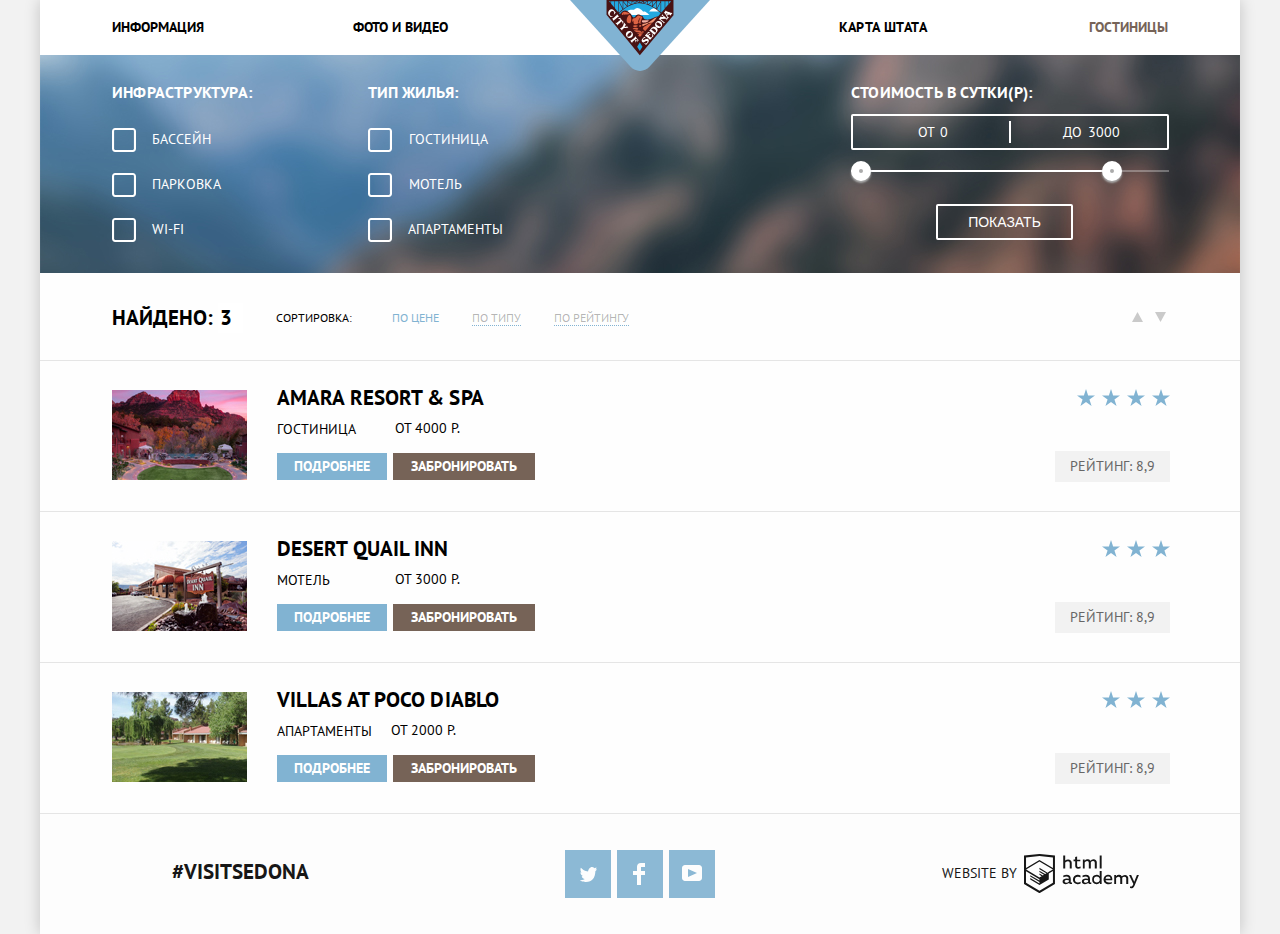
==== inner.html @ f201a54b "Защита" ====
<!DOCTYPE html>
<html lang="ru">

<head>
    <meta charset="utf-8">
    <title>Выбор гостиницы: Седона</title>
    <meta name="description" content="Здесь вы сможете выбрать подходящий вам отель для успешного отдыха в Седоне">
    <meta name="keyword" content="гостиница седона, выбор гостиницы в седоне">
    <link rel="stylesheet" href="css/normalize.css">
    <link rel="stylesheet" href="css/style.min.css">
    <link href="https://fonts.googleapis.com/css?family=PT+Sans:400,700&display=swap&subset=cyrillic" rel="stylesheet">
</head>

<body>
    <div id="up" class="main-wrapper">
        <header class="header">
            <a class="logo-link" href="index.html" target="_self">
              <img width="140" height="71" src="img/sedona-logo.svg" alt="Логотип Sedona, туристическая поездка в небольшой город в Аризоне" title="Логотип SEDONA">
            </a>
            <nav class="main-navigation">
                <ul class="navigation-list">
                    <li class="nav-item"><a href="#">Информация</a></li>
                    <li class="nav-item"><a href="#">Фото и Видео</a></li>
                    <li class="nav-item"><a href="#">Карта штата</a></li>
                    <li class="nav-item list-item_active"><a href="#">Гостиницы</a></li>
                </ul>
            </nav>
        </header>

        <main class="main-content">
            <h1 class="visually-hidden">Поиск и выбор гостиницы в Седоне</h1>

            <section class="search-form-block">
                <form class="search-form-hotel" name="search-form-hotel" action="https://echo.htmlacademy.ru" method="post">
                    <div class="search-form-hotel__input infrastructure">
                        <p>Инфраструктура:</p>
                        <input aria-label="Чекбокс: выбор Бассейн" class="visually-hidden infrastructure__input-checked" id="pool" name="pool" type="checkbox" value="pool">
                        <label class="psevdo-checkbox" for="pool">Бассейн</label>
                        <input aria-label="Чекбокс: выбор Парковка" class="visually-hidden infrastructure__input-checked" id="parking" type="checkbox" name="parking" value="parking">
                        <label class="psevdo-checkbox" for="parking">Парковка</label>
                        <input aria-label="Чекбокс: выбор Wi-Fi" class="visually-hidden infrastructure__input-checked" id="wifi" type="checkbox" name="wifi" value="wifi" disabled>
                        <label class="psevdo-checkbox " for="wifi">Wi-fi</label>
                    </div>

                    <div class="search-form-hotel__input type-house">
                        <p>Тип жилья:</p>
                        <input aria-label="Чекбокс: выбор Гостиница" class="visually-hidden type-house__input-checked" id="hotel" type="checkbox" name="hotel" value="hotel">
                        <label class="psevdo-checkbox" for="hotel">Гостиница</label>
                        <input aria-label="Чекбокс: выбор Мотель" class="visually-hidden type-house__input-checked" id="motel" type="checkbox" name="motel" value="motel">
                        <label class="psevdo-checkbox" for="motel">Мотель</label>
                        <input aria-label="Чекбокс: выбор Апартаменты" class="visually-hidden type-house__input-checked" id="apartment" type="checkbox" name="apartment" value="apartment" disabled>
                        <label class="psevdo-checkbox" for="apartment">Апартаменты</label>
                    </div>

                    <div class="filter-range">
                        <p class="filter-range-title">Стоимость в сутки(Р):</p>
                        <div class="price-controls">
                            <label class="min-price">от <input aria-label="Указать минимальную цену" type="text" name="min-price" value="0"></label>
                            <label class="max-price">до <input aria-label="Указать максимальную цену" type="text" name="max-price" value="3000"></label>
                        </div>

                        <div class="range-controls">
                            <div class="scale">
                                <div class="bar"></div>
                            </div>
                            <div tabindex="0" class="range-toggle range-toggle-min"><span class="visually-hidden">Ползунок цены меньше</span> </div>
                            <div tabindex="0" class="range-toggle range-toggle-max"><span class="visually-hidden">Ползунок цены больше</span></div>
                        </div>

                        <button class="btn-show-hotel" type="submit" value="Показать">Показать</button>
                    </div>
                </form>

                <div class="sorting-hotel">
                    <label for="find-result">Найдено: <input aria-label="Количество найденных вариантов" id="find-result"  type="text" value="3"></label>
                    <ul class="hotel-sorting">
                        <li class="sorting-item">Сортировка:</li>
                        <li class="sorting-item sorting-item__activ"><a href="">По цене</a></li>
                        <li class="sorting-item"><a href="">По типу</a></li>
                        <li class="sorting-item"><a href="">По рейтингу</a></li>
                        <li class="sorting-item">
                            <ul class="updown-list">
                                <li class="updown-item">
                                    <a class="sorting-link" href="">
                                         <span class="visually-hidden">Вверх</span>
                                         <svg xmlns="http://www.w3.org/2000/svg" width="11" height="10" viewBox="0 0 11 10"><path d="M5.5 0L0 10h11z"/></svg>
                                    </a>
                                </li>
                                <li class="updown-item">
                                    <a class="sorting-link" href="">
                                         <span class="visually-hidden">Вниз</span>
                                         <svg xmlns="http://www.w3.org/2000/svg" width="11" height="10" viewBox="0 0 11 10"><path d="M5.5 10L0 0h11"/></svg>
                                    </a>
                                </li>
                            </ul>
                        </li>
                    </ul>
                </div>
            </section>
            <section class="result-search">
                <article class="result-search__hotel">
                    <img class="result-search__img" width="135" height="90" src="img/hotel-1.jpg" alt="Гостиница Amara Resort & Spa" title="Гостиница Amara Resort & Spa">
                    <div class="hotel-info">
                        <h3 class="name-hotel">
                            <a href="">Amara Resort &amp; Spa</a>
                        </h3>
                        <p class="price-text"><span>Гостиница </span> <span>от 4000 Р.</span></p>
                        <a href="#" class="hotel-info__details">Подробнее</a>
                        <a href="#" class="hotel-info__order">Забронировать</a>
                    </div>

                    <div class="hotel-rating">
                        <div class="hotel-rating__star">
                            <img src="img/star.svg" width="18" height="17" alt="Звезда рейтинга 4">
                            <img src="img/star.svg" width="18" height="17" alt="Звезда рейтинга 3">
                            <img src="img/star.svg" width="18" height="17" alt="Звезда рейтинга 2">
                            <img src="img/star.svg" width="18" height="17" alt="Звезда рейтинга 1">
                        </div>
                        <span class="hotel-rating__total">Рейтинг: 8,9</span>
                    </div>
                </article>

                <article class="result-search__hotel">
                    <img class="result-search__img" width="135" height="90" src="img/hotel-2.jpg" alt="ГостиницаDesert Quail Inn" title="Гостиница Desert Quail Inn">

                    <div class="hotel-info">
                        <h3 class="name-hotel">
                            <a href="">Desert Quail Inn</a>
                        </h3>
                        <p class="price-text"><span>Мотель </span> <span class="result-search__price">от 3000 Р.</span></p>
                        <a href="#" class="hotel-info__details">Подробнее</a>
                        <a href="#" class="hotel-info__order">Забронировать</a>
                    </div>

                    <div class="hotel-rating">
                        <div class="hotel-rating__star">
                            <img src="img/star.svg" width="18" height="17" alt="Звезда рейтинга 3">
                            <img src="img/star.svg" width="18" height="17" alt="Звезда рейтинга 2">
                            <img src="img/star.svg" width="18" height="17" alt="Звезда рейтинга 1">
                        </div>
                        <span class="hotel-rating__total">Рейтинг: 8,9</span>
                    </div>
                </article>

                <article class="result-search__hotel">
                    <img class="result-search__img" width="135" height="90" src="img/hotel-3.jpg" alt="Гостиница Villas At Poco Diablo" title="Гостиница Villas At Poco Diablo">
                    <div class="hotel-info">
                        <h3 class="name-hotel">
                            <a href="">Villas At Poco Diablo</a>
                        </h3>
                        <p class="price-text"><span>Апартаменты </span><span class="result-search__price">от 2000 Р.</span></p>
                        <a href="" class="hotel-info__details">Подробнее</a>
                        <a href="" class="hotel-info__order">Забронировать</a>
                    </div>

                    <div class="hotel-rating">
                        <div class="hotel-rating__star">
                            <img src="img/star.svg" width="18" height="17" alt="Звезда рейтинга 3">
                            <img src="img/star.svg" width="18" height="17" alt="Звезда рейтинга 2">
                            <img src="img/star.svg" width="18" height="17" alt="Звезда рейтинга 1">
                        </div>
                        <span class="hotel-rating__total">Рейтинг: 8,9</span>
                    </div>
                </article>
            </section>

        </main>

        <footer class="footer">
            <a href="" class="footer-info__up">#visitsedona</a>
            <ul class="footer-socials">
                <li class="socials-item">
                    <a class="social-link" href="#" title="Переход в Твиттер"><span class="visually-hidden">Twitter</span>
                    <img src="img/twitter.svg" alt="Твиттер" width="17" height="15"></a>
                </li>

                <li class="socials-item">
                    <a class="social-link" href="#" title="Переход в Фейсбук"><span class="visually-hidden">Facebook</span>
                    <img src="img/fb-icon.svg" alt="Фейсбук" width="12" height="22"></a>
                </li>

                <li class="socials-item">
                    <a class="social-link" href="#" title="Переход в Ютуб"><span class="visually-hidden">Youtube</span>
                    <img src="img/youtube.svg" alt="Ютуб" width="20" height="16"></a>
                </li>
            </ul>

            <div class="footer-info__creater">
                <span>website by </span>
                <a class="htmlacademy-link" href="https://htmlacademy.ru/intensive/htmlcss" target="_blank"><span class="visually-hidden">Перейти в htmlacademy</span>
                   <svg id="Layer_1" data-name="Layer 1" xmlns="http://www.w3.org/2000/svg" viewBox="0 0 108.08 36.85"><title>logo-htmlacademy-small1</title><path d="M44.61,26.88a2,2,0,0,0,.55-0.1v1.33a3.25,3.25,0,0,1-1.18.21,1.67,1.67,0,0,1-1.67-1,4.84,4.84,0,0,1-3.14,1.08c-1.51,0-2.91-.83-2.91-2.55,0-2.13,2-2.79,3.71-2.79a11.08,11.08,0,0,1,2.17.25v-0.3c0-1-.76-1.77-2.19-1.77a7.42,7.42,0,0,0-3,.64v-1.7a10.21,10.21,0,0,1,3.19-.55c2.36,0,3.81,1.12,3.81,3.65v3a0.54,0.54,0,0,0,.49.59h0.17Zm-6.44-1.13A1.35,1.35,0,0,0,39.63,27h0.11a3.39,3.39,0,0,0,2.41-1V24.58a9.72,9.72,0,0,0-1.81-.21c-1,0-2.16.33-2.16,1.38h0Zm12.36-6.11a5,5,0,0,1,2.57.64V22a4.08,4.08,0,0,0-2.3-.7,2.75,2.75,0,1,0,0,5.49,5,5,0,0,0,2.43-.64v1.71a6.27,6.27,0,0,1-2.76.57A4.21,4.21,0,0,1,46,24.51q0-.21,0-0.41a4.32,4.32,0,0,1,4.18-4.46h0.38Zm12.17,7.24a2,2,0,0,0,.55-0.1v1.33a3.25,3.25,0,0,1-1.18.21,1.67,1.67,0,0,1-1.67-1,4.84,4.84,0,0,1-3.14,1.08c-1.51,0-2.91-.83-2.91-2.55,0-2.13,2-2.79,3.71-2.79a11.08,11.08,0,0,1,2.17.25v-0.3c0-1-.76-1.77-2.19-1.77a7.42,7.42,0,0,0-3,.64v-1.7a10.21,10.21,0,0,1,3.19-.55c2.36,0,3.81,1.12,3.81,3.65v3a0.54,0.54,0,0,0,.49.59h0.17Zm-6.44-1.13A1.35,1.35,0,0,0,57.73,27h0.11a3.39,3.39,0,0,0,2.41-1V24.58a9.72,9.72,0,0,0-1.81-.21c-1.06,0-2.16.33-2.16,1.38h0ZM73,16V28.2H71.35V26.88a3.88,3.88,0,0,1-3.19,1.54,4.4,4.4,0,0,1,0-8.78,3.81,3.81,0,0,1,3,1.3V16H73Zm-4.53,5.22a2.76,2.76,0,1,0,0,5.52A2.86,2.86,0,0,0,71.15,25V23A2.91,2.91,0,0,0,68.49,21.27ZM79,19.64c3.31,0,4.46,2.68,3.92,5.09H76.7c0.21,1.5,1.67,2.11,3.19,2.11a6.11,6.11,0,0,0,2.64-.59v1.6a7.14,7.14,0,0,1-3,.57C77,28.42,74.78,27,74.78,24a4.18,4.18,0,0,1,4-4.39H79Zm0.09,1.54a2.28,2.28,0,0,0-2.44,2.1v0.06H81.3A2,2,0,0,0,79.13,21.18Zm5.73,7V19.87h1.65v1a3.81,3.81,0,0,1,2.78-1.27A2.86,2.86,0,0,1,91.89,21a4.12,4.12,0,0,1,2.91-1.33A3.06,3.06,0,0,1,98,23V28.2h-1.9V23.05a1.59,1.59,0,0,0-1.42-1.75H94.42a2.8,2.8,0,0,0-2.07,1.12V28.2h-1.9V23.05A1.59,1.59,0,0,0,89,21.31H88.8a3,3,0,0,0-2.21,1.29v5.63H84.86Zm21.31-8.33h1.9l-3.91,9.46c-0.9,2.17-2.09,2.86-3.35,2.86a4.76,4.76,0,0,1-1.1-.14V30.46a2.86,2.86,0,0,0,.85.12c0.9,0,1.58-.64,2.07-1.9l0.17-.42-4-8.4h2l2.86,6.29ZM38.73,1.46V6.22a3.81,3.81,0,0,1,2.7-1.14,3.25,3.25,0,0,1,3.44,3.4v5.15H43V8.72a1.81,1.81,0,0,0-1.61-2h-0.3a2.93,2.93,0,0,0-2.32,1.39v5.52h-1.9V1.46h1.9ZM49.94,2.31v3h3V6.91h-3v3.81c0,1.1.5,1.46,1.58,1.46a4.49,4.49,0,0,0,1.69-.33v1.6A6.8,6.8,0,0,1,51,13.8a2.55,2.55,0,0,1-2.86-2.74V6.89H46.58V5.26h1.5V2.74Zm5.4,11.31V5.28H57v1A3.81,3.81,0,0,1,59.77,5a2.86,2.86,0,0,1,2.6,1.33A4.12,4.12,0,0,1,65.28,5,3.06,3.06,0,0,1,68.44,8.4v5.21h-1.9V8.46a1.59,1.59,0,0,0-1.42-1.75H64.89a2.8,2.8,0,0,0-2.07,1.12v5.78h-1.9V8.46A1.59,1.59,0,0,0,59.5,6.71H59.27A3,3,0,0,0,57.06,8v5.63H55.34ZM71.17,1.45H73V13.6H71.17V1.45ZM14.71,0H14.55L0,1.54V28.21l14.55,8.66,14.55-8.66V1.54Zm12.5,27.1L14.55,34.64,1.9,27.12V16.18l12.59,7.5V25L5.86,19.9v1.31l8.68,5.21v1.39L5.87,22.65V24l8.68,5.21,8.75-5.24V18.31L27.2,16V27.12Zm0-12.53-3.48,2-1.6,1L14.51,13v1.31L21,18.23H21l-0.14.09-1,.54-5.37-3.2V17l4.24,2.52-1,.67-3.2-1.9v1.31l2.1,1.24L14.5,22.1,2,14.65,14.51,7.11Zm0-1.32L14.49,5.76,1.91,13.25v-10L14.56,1.92,27.21,3.25v10h0Z" transform="translate(0 -0.02)"/>
               </svg>
            </a>
            </div>
        </footer>
    </div>
    <script defer src="js/mainjs-min.js" type="text/javascript"></script>
</body>

</html>
---- css/style.min.css ----
html {
  -webkit-box-sizing: border-box;
          box-sizing: border-box;
}
*, *::before, *::after {
  -webkit-box-sizing: inherit;
          box-sizing: inherit;
}
img {
  max-width: 100%;
  display: block;
  padding: 0;
  margin: 0;
}
.visually-hidden {
  position: absolute;
  clip: rect(1px 1px 1px 1px);
  clip: rect(1px, 1px, 1px, 1px);
  padding:0;
  border:0;
  height: 1px;
  width: 1px;
  overflow: hidden;
}
body {
  height: auto;
  margin: 0 auto;
  background-color: #f2f2f2;
}
.main-wrapper {
  width: 1200px;
  margin: 0 auto;
  -webkit-box-shadow: 0px 0px 15px 0px rgba(0, 0, 0, 0.2);
          box-shadow: 0px 0px 15px 0px rgba(0, 0, 0, 0.2);
}

.header {
  width: 100%;
  position: relative;
}
.logo-link {
  display: block;
  width: 140px;
  height: 72px;
  position: absolute;
  top: 0;
  left: 530px;
  z-index: 2;
}
.logo-link:hover, .logo-link:focus {
  outline: none;
  border: none;
}
.main-navigation {
  display: inline-block;
  width: 100%;
  vertical-align: middle;
  padding-left: 72px;
  padding-right: 72px;
  background-color: #ffffff;
}
.navigation-list {
  width: 100%;
  padding: 0;
  margin: 0;
  display: -webkit-box;
  display: -ms-flexbox;
  display: flex;
  background-color: #ffffff;
  -webkit-box-orient: horizontal;
  -webkit-box-direction: normal;
      -ms-flex-direction: row;
          flex-direction: row;
  -webkit-box-align: center;
      -ms-flex-align: center;
          align-items: center;
}
.nav-item {
  padding-top: 14px;
  padding-bottom: 15px;
  list-style: none;
  width: 150px;
  font-family: 'PT Sans', Arial, sans-serif;
  text-transform: uppercase;
  font-weight: bold;
  color: #000000;
  font-size: 14px;
  line-height: 26px;
}
.nav-item:first-child, .nav-item:nth-child(2) {
 text-align: left;
}
.nav-item:nth-child(3), .nav-item:last-child {
 text-align: right;
}
.nav-item:first-child {
 margin-right: 91px;
}
.nav-item:last-child {
 margin-left: 91px;
}
.nav-item a {
  text-decoration: none;
  font-family: 'PT Sans', Arial, sans-serif;
  text-transform: uppercase;
  font-weight: bold;
  color: inherit;
  font-size: 14px;
  line-height: 26px;
}
.list-item_active, .list-item_active a {
  color: #766357;
}
.nav-item:nth-child(3) {
  padding-left: 2px;
  letter-spacing: 0.39px;
}
.nav-item a:hover, .nav-item a:focus {
  color: #81b3d2;
  border: none;
}
.nav-item a:focus {
outline: 2px solid #47aae8;
}
.nav-item a:active {
  color: rgba(0, 0, 0, 0.3);

}
.nav-item:nth-child(2) {
  margin-right: auto;
}
.nav-item:nth-child(3) {
  margin-left: auto;
}
.nav-item_active a {
  color: #766357;
}

.main-content {
  width: 100%;
  background: #ffffff;
}
.intro-img {
  position: relative;
  width: 100%;
  height: 509px;
  overflow: hidden;
  margin-bottom: 60px;
}
.intro-img img {
  -webkit-transform: translateY(-56px);
      -ms-transform: translateY(-56px);
          transform: translateY(-56px);
}
.intro-img img:nth-child(2) {
  position: absolute;
  top: 76px;
  -webkit-transform: translateX(370px);
      -ms-transform: translateX(370px);
          transform: translateX(370px);
}
.intro-img::after {
  content: "";
  padding: 0;
  display: block;
  width: 100%;
  height: 57px;
  background-image: url(../img/line.png);
  position: absolute;
  background-repeat: no-repeat;
  background-size: cover;
  bottom: 0px;
  background-position: bottom;
}
.h2 {
  font-size: 21px;
  line-height: 26px;
  font-weight: bold;
  text-align: center;
  margin: 0 auto;
  margin-bottom: 32px;
  width: 450px;
  text-transform: uppercase;
  letter-spacing: 0.1px;
  font-family: 'PT Sans', Arial, sans-serif;
}
.h2 + p {
  font-size: 14px;
  color: #333333;
  text-transform: uppercase;
  margin: 0 auto;
  width: 505px;
  padding-left: 7px;
  margin-bottom: 56px;
  font-family: 'PT Sans', Arial, sans-serif;
  letter-spacing: 0.1px;
}

.features {
  width: 100%;
  margin-bottom: 50px;
}
.features ul {
  display: -webkit-box;
  display: -ms-flexbox;
  display: flex;
  -webkit-box-align: start;
      -ms-flex-align: start;
          align-items: flex-start;
  -ms-flex-wrap: wrap;
      flex-wrap: wrap;
  padding: 0px;
  font-family: 'PT Sans', Arial, sans-serif;
  padding: 0;
  margin: 0;
}
.features-list li {
  list-style: none;
}
.features-item {
  display: block;
}
.features-item p {
  padding: 0;
  margin: 0;
}
.features-item:not(.picture) {
  width: 400px;
  text-transform: uppercase;
}
.without-icon {
  padding: 47px 48px 59px 48px;
  background-color: #81b3d2;
  text-align: center;
  color: #ffffff;
}
.without-icon h3 {
  text-align: center;
  font-size: 21px;
  line-height: 21px;
  padding: 0;
  margin: 0 auto;
  margin-bottom: 26px;
  width: 151px;
}
.without-icon p, .with-icon p {
  text-align: center;
  font-size: 14px;
  line-height: 21px;
}
.without-icon span {
  display: inline-block;
  width: 100%;
  margin-bottom: 24px;
  font-size: 14px;
  vertical-align: middle;
}
.with-icon {
  padding: 60px 52px 80px 52px;
  background-color: #ffffff;
}
.with-icon h3 {
  text-align: center;
  font-size: 21px;
  line-height: 21px;
  padding: 0;
  margin: 0 auto;
  margin-bottom: 24px;
  width: 125px;
}
.with-icon:nth-child(3)::before, .with-icon:nth-child(4)::before, .with-icon:nth-child(5)::before {
  content: "";
  display: block;
  width: 77px;
  height: 72px;
  margin: 0 auto;
  margin-bottom: 29px;
}
.with-icon:nth-child(5) {
  padding: 55px 52px 82px 52px;
}
.with-icon:nth-child(3)::before {
  background: url(../img/house.svg) no-repeat center;
}
.with-icon:nth-child(4)::before {
  background: url(../img/burger.svg) no-repeat center;
}
.with-icon:nth-child(5)::before {
  width: 77px;
  height: 77px;
  background: url(../img/gift.svg) no-repeat center;
}
.gray-item {
  background-color: #eeeeee;
  text-align: center;
  font-size: 14px;
  line-height: 22px;
  padding-top: 47px;
  padding-left: 69px;
  padding-right: 70px;
  padding-bottom: 43px;
}
.gray-item:nth-child(10) p{
  padding-left: 2px;
}
.gray-item h3 {
  text-align: center;
  font-size: 21px;
  line-height: 21px;
  padding: 0;
  margin: 0 auto;
  margin-bottom: 23px;
  width: 155px;
}
.gray-item span {
  display: inline-block;
  width: 100%;
  margin-bottom: 20px;
  vertical-align: middle;
}
.gray-item p {
  color: #333333;
  margin-bottom: 15px;
}

@-webkit-keyframes bounce {
  0% {
      -webkit-transform: translateY(-200px);
              transform: translateY(-200px);
      opacity: 0;
 }
  70% {
     -webkit-transform: translateY(30px);
             transform: translateY(30px);
      opacity: 0.6;
 }
  90% {
     -webkit-transform: translateY(-10px);
             transform: translateY(-10px);
      opacity: 0.8;
 }
  100% {
     -webkit-transform: translateY(0px);
             transform: translateY(0px);
      opacity: 1;
 }
}
@keyframes bounce {
  0% {
      -webkit-transform: translateY(-200px);
              transform: translateY(-200px);
      opacity: 0;
 }
  70% {
     -webkit-transform: translateY(30px);
             transform: translateY(30px);
      opacity: 0.6;
 }
  90% {
     -webkit-transform: translateY(-10px);
             transform: translateY(-10px);
      opacity: 0.8;
 }
  100% {
     -webkit-transform: translateY(0px);
             transform: translateY(0px);
      opacity: 1;
 }
}

.lead-form {
  text-align: center;
  text-transform: uppercase;
  font-family: 'PT Sans', Arial, sans-serif;
}
.lead-form h3 {
  width: 500px;
  font-size: 30px;
  line-height: 36px;
  margin: 0 auto;
  text-align: center;
  margin-bottom: 24px;
}
.lead-form p {
  font-size: 14px;
  line-height: 24px;
  width: 460px;
  margin: 0 auto;
  margin-bottom: 47px;
}
.lead-form__start {
  display: block;
  font-size: 21px;
  line-height: 26px;
  background-color: #766357;
  color: #ffffff;
  width: 568px;
  text-align: center;
  padding: 30px 15px;
  margin: 0 auto;
  text-decoration: none;
  font-weight: bold;
  border: none;
  text-transform: uppercase;
  outline: none;
}
.lead-form__start:hover, .lead-form__start:focus {
  background-color: #604e43;
  border: none;
}
.lead-form__start:focus {
outline: 2px solid #47aae8;
}
.lead-form__start:active {
  background-color: #503e33;
}
.lead-form__popup {
  width: 568px;
  background-color: #ffffff;
  position: absolute;
  left: 50%;
  margin-left: -284px;
  padding-top: 55px;
  padding-right: 55px;
  padding-bottom: 55px;
  padding-left: 56px;
  -webkit-box-orient: horizontal;
  -webkit-box-direction: normal;
      -ms-flex-direction: row;
          flex-direction: row;
  -webkit-box-align: start;
      -ms-flex-align: start;
          align-items: flex-start;
  -ms-flex-line-pack: start;
      align-content: flex-start;
  -ms-flex-wrap: wrap;
      flex-wrap: wrap;
  z-index: 1;
  -webkit-animation-name: bounce;
          animation-name: bounce;
  -webkit-animation-duration: 0.6s;
          animation-duration: 0.6s;
  -webkit-animation-timing-function: ease-out;
          animation-timing-function: ease-out;
}
.form-close {
  display: none;
}

.form-show {
 display: -webkit-box;
 display: -ms-flexbox;
 display: flex;
}
@-webkit-keyframes shake {
0%,
100% {
 -webkit-transform: translateX(0);
         transform: translateX(0);
}

10%,
30%,
50%,
70%,
90% {
 -webkit-transform: translateX(-10px);
         transform: translateX(-10px);
}

20%,
40%,
60%,
80% {
 -webkit-transform: translateX(10px);
         transform: translateX(10px);
}
}
@keyframes shake {
0%,
100% {
 -webkit-transform: translateX(0);
         transform: translateX(0);
}

10%,
30%,
50%,
70%,
90% {
 -webkit-transform: translateX(-10px);
         transform: translateX(-10px);
}

20%,
40%,
60%,
80% {
 -webkit-transform: translateX(10px);
         transform: translateX(10px);
}
}
.modal-error {
  -webkit-animation-name: shake;
          animation-name: shake;
  -webkit-animation-duration: 0.3s;
          animation-duration: 0.3s;
}

.enter-error {
  -webkit-animation-name: shake;
          animation-name: shake;
  -webkit-animation-duration: 0.3s;
          animation-duration: 0.3s;
}
.come-in-hotel, .come-out-hotel {
  width: 100%;
  -ms-flex-item-align: center;
      align-self: center;
  font-family: 'PT Sans', Arial, sans-serif;
  text-align: left;
  position: relative;
  display: -webkit-box;
  display: -ms-flexbox;
  display: flex;
  -webkit-box-orient: horizontal;
  -webkit-box-direction: normal;
      -ms-flex-direction: row;
          flex-direction: row;
  -webkit-box-align: center;
      -ms-flex-align: center;
          align-items: center;
}
.come-in-hotel {
  margin-bottom: 29px;
}
.come-out-hotel {
  margin-bottom: 30px;
}
.come-in-hotel label, .come-out-hotel label {
  font-size: 14px;
  line-height: 26px;
  text-transform: uppercase;
  font-weight: bold;
  margin-right: auto;
  letter-spacing: 0.3px;
}
.come-in-hotel input[type="text"], .come-out-hotel input[type="text"] {
  border: none;
  padding-top: 6px;
  padding-bottom: 6px;
  padding-left: 13px;
  padding-right: 40px;
  font-size: 14px;
  line-height: 26px;
  font-weight: bold;
  text-transform: uppercase;
  background-color: #f2f2f2;
  width: 346px;
  height: 38px;
}
.come-in-hotel input[type="text"]:hover, .come-out-hotel input[type="text"]:hover, .range-block__child input[name="children"]:hover, .range-block__adult input[name="adult"]:hover {
  background-color: #ebebeb;
  outline: none;
}
.come-out-hotel input[type="text"]:focus, .come-in-hotel input[type="text"]:focus {
  background-color: #ffffff;
  border: 2px solid #e5e5e5;
  outline: none;
  padding-left: 11px;
  padding-top: 4px;
  padding-bottom: 4px;
  padding-left: 11px;
  padding-right: 38px;
}
.range-block__child input[name="children"]:focus, .range-block__adult input[name="adult"]:focus {
  background-color: #ffffff;
  border: 2px solid #e5e5e5;
  outline: none;
  padding-top: 4px;
  padding-bottom: 4px;
}
button.calendar {
  width: 25px;
  height: 25px;
  position: absolute;
  z-index: 2;
  top: 8px;
  right: 6px;
  background-color: transparent;
  fill: #cacaca;
  padding: 0;
  margin: 0;
  border: none;
}
.calendar:hover svg, .calendar:focus svg {
  fill: #000000;
}
.calendar:active svg{
  fill: #81b3d2;
}

.wrapper-range {
  width: 100%;
  display: -webkit-box;
  display: -ms-flexbox;
  display: flex;
  -ms-flex-wrap: nowrap;
      flex-wrap: nowrap;
  -webkit-box-orient: horizontal;
  -webkit-box-direction: normal;
      -ms-flex-direction: row;
          flex-direction: row;
  -webkit-box-align: center;
      -ms-flex-align: center;
          align-items: center;
  margin-bottom: 54px;
}
.range-block {
  -ms-flex-preferred-size: 284px;
      flex-basis: 284px;
  display: -webkit-box;
  display: -ms-flexbox;
  display: flex;
  -webkit-box-align: center;
      -ms-flex-align: center;
          align-items: center;
  -webkit-box-orient: horizontal;
  -webkit-box-direction: normal;
      -ms-flex-direction: row;
          flex-direction: row;
}
.range-block__adult_modf {
  margin-right: 3px;
}
.range-block__child_modf {
  margin-right: -1px;
}
.range-block > label {
  font-family: 'PT Sans', Arial, sans-serif;
  font-weight: bold;
  margin-right: auto;
  line-height: 26px;
  font-size: 14px;
}
.range-block:nth-child(2) > label {
  padding-left: 51px;
}
.range-block__child > input[type="text"], .range-block__adult > input[type="text"] {
  width: 114px;
  text-align: center;
  border: none;
  background-color: #f2f2f2;
  font-size: 14px;
  line-height: 26px;
  font-family: 'PT Sans', Arial, sans-serif;
  font-weight: bold;
  position: relative;
}
.range-block__adult, .range-block__child {
  width: 114px;
  height: 38px;
  position: relative;
  display: -webkit-box;
  display: -ms-flexbox;
  display: flex;
}
.plus-btn, .minus-btn {
  display: block;
  width: 15px;
  height: 15px;
  background-color: transparent;
  position: absolute;
  border: none;
  z-index: 1;
  padding: 0;
  margin: 0;
}
.minus-btn {
top: 50%;
left: 9px;
margin-top: -7px;
}
.plus-btn {
top: 50%;
right: 13px;
margin-top: -7px;
}
.minus-btn::before {
content: "";
position: absolute;
display:block;
width: 3px;
height: 11px;
background-color: #a9a9a9;
-webkit-transform: rotate(90deg);
  -ms-transform: rotate(90deg);
      transform: rotate(90deg);
top: 50%;
left: 50%;
margin-top: -5.5px;
margin-left: -1.5px;
}
.plus-btn::before {
content: "";
position: absolute;
display: block;
width: 3px;
height: 11px;
background-color: #a9a9a9;
-webkit-transform: rotate(90deg);
  -ms-transform: rotate(90deg);
      transform: rotate(90deg);
top: 50%;
left: 50%;
margin-top: -5.5px;
margin-left: -1.5px;
}
.plus-btn::after {
content: "";
position: absolute;
display: block;
width: 3px;
height: 11px;
background-color: #a9a9a9;
top: 50%;
left: 50%;
margin-top: -5.5px;
margin-left: -1.5px;
}
.minus-btn:hover::before, .minus-btn:hover::after, .plus-btn:hover::before, .plus-btn:hover::after, .minus-btn:focus::before, .minus-btn:focus::after, .plus-btn:focus::before, .plus-btn:focus::after {
  background-color: #000000;
}
.minus-btn:active::before, .minus-btn:active::after, .plus-btn:active::before, .plus-btn:active::after{
  background-color: #81b3d2;
}

.filter-range-block label, .filter-range-block input:not(type="submit") {
  font-size: 14px;
  line-height: 26px;
  font-weight: bold;
  font-family: 'PT Sans', Arial, sans-serif;
}
.popup-submit {
  -webkit-box-flex: 1;
      -ms-flex-positive: 1;
          flex-grow: 1;
  border: none;
  color: #ffffff;
  background-color: #81b3d2;
  font-size: 21px;
  text-transform: uppercase;
  line-height: 26px;
  padding: 16px;
  font-weight: bold;
  font-family: 'PT Sans', Arial, sans-serif;
  outline: none;
}
.popup-submit:active {
  background-color: #5496bd;
  color: rgba(255, 255, 255, 0.3);
}
.popup-submit:hover, .popup-submit:focus {
  background-color: #669ec0;
}

.map-navigation {
  width: 100%;
  position: relative;
  height: 593px;
  margin-bottom: -120px;
  background-color: #59ff92;
  background-image: url(../img/map.jpg);
  background-repeat: no-repeat;
  background-position: 0 0;
  background-size: contain;
}
.modal-map {
  z-index: 2;
  width: 1200px;
  height: 593px;
  border: none;
}

.search-form-block {
  width: 100%;
  display: -webkit-box;
  display: -ms-flexbox;
  display: flex;
  -ms-flex-wrap: wrap;
      flex-wrap: wrap;
  -webkit-box-orient: horizontal;
  -webkit-box-direction: normal;
      -ms-flex-direction: row;
          flex-direction: row;
  -webkit-box-align: start;
      -ms-flex-align: start;
          align-items: flex-start;
  -ms-flex-line-pack: start;
      align-content: flex-start;
}
.search-form-block .search-form-hotel {
  width: 100%;
  background-image: url(../img/sedona-background.jpg);
  background-color: #6c6364;
  background-position: 0px -55px;
  background-repeat: no-repeat;
  background-size: cover;
  color: #ffffff;
  text-transform: uppercase;
  padding-top: 27px;
  padding-bottom: 31px;
  padding-right: 71px;
  padding-left: 72px;
  display: -webkit-box;
  display: -ms-flexbox;
  display: flex;
  font-family: 'PT Sans', Arial, sans-serif;
}
.search-form-hotel p {
  font-size: 16px;
  line-height: 21px;
  font-weight: bold;
  padding: 0;
  margin: 0;
  margin-bottom: 25px;
}
label.psevdo-checkbox {
  font-size: 14px;
  line-height: 21px;
  display: inline-block;
  vertical-align: middle;
  margin-bottom: 21px;
}
label.psevdo-checkbox:last-of-type {
  margin-bottom: 0px;
}

.psevdo-checkbox::before {
  display: inline-block;
  vertical-align: middle;
  content: "";
  width: 24px;
  height: 24px;
  vertical-align: middle;
  background-image: url(../img/checkbox-off.svg);
  background-repeat: no-repeat;
  background-size: contain;
}


input[type="checkbox"]:focus:not(:checked) + .psevdo-checkbox {
  opacity: 0.6;
}



.infrastructure__input-checked:hover:not(:disabled) + .psevdo-checkbox::before {
  width: 31px;
  background-image: url(../img/checkbox-on.svg);
  background-repeat: no-repeat;
  background-size: contain;
  margin-right: 9px;
}

.type-house__input-checked:hover:not(:disabled) + .psevdo-checkbox::before{
  width: 31px;
  background-image: url(../img/checkbox-on.svg);
  background-repeat: no-repeat;
  background-size: contain;
  margin-right: 10px;
}


.infrastructure__input-checked:checked + .psevdo-checkbox::before {
  width: 31px;
  background-image: url(../img/checkbox-on.svg);
  background-repeat: no-repeat;
  background-size: contain;
  margin-right: 9px;
  opacity: 1;
}
.type-house__input-checked:checked + .psevdo-checkbox::before {
  width: 31px;
  background-image: url(../img/checkbox-on.svg);
  background-repeat: no-repeat;
  background-size: contain;
  margin-right: 10px;
}
.infrastructure__input-checked:disabled + .psevdo-checkbox::before {
  width: 24px;
  background-image: url(../img/checkbox-off.svg);
  background-repeat: no-repeat;
  background-size: contain;
  margin-right: 16px;
}
.infrastructure__input-checked:hover:disabled + .psevdo-checkbox::before, .infrastructure__input-checked:active:disabled + .psevdo-checkbox::before {
  width: 31px;
  background-image: url(../img/checkbox-on.svg);
  background-repeat: no-repeat;
  background-size: contain;
  margin-right: 9px;
}
.type-house__input-checked:disabled + .psevdo-checkbox::before {
  width: 24px;
  background-image: url(../img/checkbox-off.svg);
  background-repeat: no-repeat;
  background-size: contain;
  margin-right: 16px;
}

.type-house__input-checked:hover:disabled + .psevdo-checkbox::before {
  width: 31px;
  background-image: url(../img/checkbox-on.svg);
  background-repeat: no-repeat;
  background-size: contain;
  margin-right: 9px;
}

.infrastructure, .type-house, .price-per-day {
  display: -webkit-box;
  display: -ms-flexbox;
  display: flex;
  -webkit-box-orient: vertical;
  -webkit-box-direction: normal;
      -ms-flex-direction: column;
          flex-direction: column;
  -webkit-box-align: start;
      -ms-flex-align: start;
          align-items: flex-start;
}
.infrastructure {
  margin-right: 116px;
}
.infrastructure>p {
  letter-spacing: 0.2px;
}
.infrastructure .psevdo-checkbox::before {
  margin-right: 16px;
}
.type-house .psevdo-checkbox::before {
  margin-right: 17px;
}
.type-house {
  margin-right: auto;
}

.filter-range {
  width: 318px;
  color: #ffffff;
  text-transform: uppercase;
}
p.filter-range-title {
  margin-bottom: 11px;
  letter-spacing: 0.4px;
  font-weight: 600;
  font-size: 16px;
  line-height: 21px;
  letter-spacing: 0.2px;
}
.price-controls {
  position: relative;
  height: 36px;
  font-size: 0;
  border: 2px solid #ffffff;
  border-radius: 2px;
  margin-bottom: 20px;
}
.price-controls::after {
  content: "";
  position: absolute;
  width: 2px;
  height: 22px;
  top: 50%;
  left: 50%;
  background: #ffffff;
  -webkit-transform: translate(-50%, -50%);
      -ms-transform: translate(-50%, -50%);
          transform: translate(-50%, -50%);
}
.price-controls input {
  width: 50px;
  margin: 0;
  color: inherit;
  font: inherit;
  background: none;
  border: none;
}
.price-controls label {
  display: inline-block;
  vertical-align: middle;
  font-size: 14px;
  line-height: 31px;
  vertical-align: top;
  cursor: pointer;
}
.price-controls .min-price {
  padding-left: 65px;
}
.price-controls .max-price {
  padding-left: 75px;
}
.range-controls {
  position: relative;
  margin-bottom: 32px;
}
.range-controls .scale {
  height: 2px;
  background: rgba(255, 255, 255, 0.3);
}
.range-controls .bar {
  width: 80%;
  height: 2px;
  background: #ffffff;
}
.range-toggle {
  position: absolute;
  top: -9px;
  width: 20px;
  height: 20px;
  background: #ababab;
  border: 8px solid #ffffff;
  border-radius: 50%;
  -webkit-box-shadow: 0 2px 2px 0 #ababab;
          box-shadow: 0 2px 2px 0 #ababab;
  cursor: pointer;
}
.range-toggle-min:hover, .range-toggle-min:focus, .range-toggle-max:hover, .range-toggle-max:focus {
top: -11px;
width: 22px;
height: 22px;
background: #ababab;
border: 9px solid #ffffff;
-webkit-box-shadow: 0 3px 2px 0 #ababab;
        box-shadow: 0 3px 2px 0 #ababab;
}

.range-toggle-min {
  left: 0;
}
.range-toggle-max {
  left: 79%;
}
.filter-range button[type="submit"] {
  display: block;
  width: 137px;
  height: 36px;
  border: 2px solid #ffffff;
  font-size: 14px;
  line-height: 21px;
  text-transform: uppercase;
  background: none;
  padding: 6px 0px;
  border-radius: 2px;
  color: #ffffff;
  margin-right: 85px;
  margin-left: 85px;
}
.filter-range button[type="submit"]:hover, .filter-range button[type="submit"]:focus {
  background-color: #ffffff;
  color: #000000;
}

.sorting-hotel {
  display: -webkit-box;
  display: -ms-flexbox;
  display: flex;
  -webkit-box-orient: horizontal;
  -webkit-box-direction: normal;
      -ms-flex-direction: row;
          flex-direction: row;
  -webkit-box-align: center;
      -ms-flex-align: center;
          align-items: center;
  -webkit-box-pack: left;
      -ms-flex-pack: left;
          justify-content: left;
  height: auto;
  width: 100%;
  padding-left: 72px;
  padding-right: 74px;
  padding-top: 30px;
  padding-bottom: 27px;
  background: #fefefe;
}
.sorting-hotel label, .sorting-hotel input {
  font-size: 21px;
  line-height: 28px;
  font-weight: bold;
  text-transform: uppercase;
  font-family: 'PT Sans', Arial, sans-serif;
}
.sorting-hotel label {
  width: 194px;
}
.sorting-hotel input {
  border: 0;
  background-color: none;
  width: 25px;
}
.hotel-sorting {
  display: -webkit-box;
  display: -ms-flexbox;
  display: flex;
  -webkit-box-orient: horizontal;
  -webkit-box-direction: normal;
      -ms-flex-direction: row;
          flex-direction: row;
  -webkit-box-align: center;
      -ms-flex-align: center;
          align-items: center;
  width: 100%;
  padding: 0;
  margin: 0;
}
.hotel-sorting a {
  text-decoration: none;
  text-transform: uppercase;
  font-size: 12px;
  line-height: 18px;
  font-family: 'PT Sans', Arial, sans-serif;
  color: rgba(0,0,0, 0.3);
  border-bottom: 1px dotted #81b3d2;
  outline: none;
}
.sorting-item__activ a{
  color: #81b3d2;
  border: none;
}
.sorting-item {
  color: #000000;
  text-transform: uppercase;
  font-size: 12px;
  line-height: 18px;
  font-family: 'PT Sans', Arial, sans-serif;
  list-style: none;
}
.sorting-item:first-child {
  margin-right: 40px;
}
.sorting-item:nth-child(2), .sorting-item:nth-child(3) {
  margin-right: 33px;
}
.updown-list {
  display: -webkit-box;
  display: -ms-flexbox;
  display: flex;
  -webkit-box-orient: horizontal;
  -webkit-box-direction: normal;
      -ms-flex-direction: row;
          flex-direction: row;
  -webkit-box-align: center;
      -ms-flex-align: center;
          align-items: center;
}
.updown-list li {
  list-style: none;
}
.sorting-item:nth-child(4) {
  margin-right: 0px;
}
.sorting-item:nth-child(5) {
  margin-left: auto;
}

.sorting-item a:hover, .sorting-item a:focus {
  color: #81b3d2;
}
.sorting-item__activ a:hover,.sorting-item__activ a:focus{
  color: #81b3d2;
  border: none;
}
.sorting-item a:active {
  color: #000000;
  border: none;
}
.updown-item:first-child .sorting-link {
  margin-right: 12px;
}
a.sorting-link {
border: none;
}
.sorting-link svg {
  fill: #cacaca;
}
.sorting-link:hover svg, .sorting-link:focus svg {
  fill: #000000;
  outline: none;
}
.sorting-link:active svg {
  fill: #81b3d2;
}

.result-search {
  width: 100%;
}
.result-search__hotel {
  padding-left: 72px;
  padding-right: 70px;
  padding-top: 24px;
  padding-bottom: 24px;
  height: 152px;
  border-top: 1px solid #e5e5e5;
  border-bottom: 1px solid #e5e5e5;
  display: -webkit-box;
  display: -ms-flexbox;
  display: flex;
  margin-top:-1px;
  background-color: #fefefe;
}
.result-search__hotel:first-of-type {
  margin-top: 0;
}
.result-search__hotel:last-child {
  margin-bottom: 0;
}
.result-search__hotel img {
  margin-right: 30px;
  margin-top: 5px;
}
.hotel-info {
  margin-right: auto;
  display: -webkit-box;
  display: -ms-flexbox;
  display: flex;
  width: 258px;
  -ms-flex-wrap: wrap;
      flex-wrap: wrap;
  -webkit-box-orient: horizontal;
  -webkit-box-direction: normal;
      -ms-flex-direction: row;
          flex-direction: row;
  -webkit-box-align: start;
      -ms-flex-align: start;
          align-items: flex-start;
  font-family: 'PT Sans', Arial, sans-serif;
  text-transform: uppercase;
}
.hotel-info a {
  text-decoration: none;
}
.hotel-info h3 {
  padding: 0;
  margin: 0;
}
.name-hotel a {
  font-size: 21px;
  line-height: 26px;
  color: #000000;
  letter-spacing: .1px;
}
.name-hotel a:hover, .name-hotel a:focus {
  color: #81b3d2;
}
.name-hotel a:active {
  color: rgba(0, 0, 0, 0.3);
}
.price-text {
  width: 100%;
  margin: 0;
  padding: 0;
  margin-bottom: 6px;
}
.price-text span {
  font-size: 14px;
  line-height: 21px;
  text-transform: uppercase;
}
.price-text span:first-child {
  width: 44%;
  display: inline-block;
  -webkit-box-sizing: border-box;
          box-sizing: border-box;
  vertical-align: middle;
}
.hotel-info__details {
  font-size: 14px;
  background-color: #81b3d2;
  color: #ffffff;
  width: 110px;
  height: 27px;
  line-height: 27px;
  text-align: center;
  margin-right: 6px;
  font-weight: bold;
  text-transform: uppercase;
}
.hotel-info__details:active {
  background-color: #5496bd;
  color: rgba(0, 0, 0, 0.3);
}
.hotel-info__details:hover, .hotel-info__details:focus {
  background-color: #669ec0;
}
.hotel-info__order {
  font-size: 14px;
  text-transform: uppercase;
  font-weight: bold;
  background-color: #766357;
  color: #ffffff;
  width: 142px;
  height: 27px;
  line-height: 27px;
  text-align: center;
}
.hotel-info__order:hover, .hotel-info__order:focus {
  background-color: #604e43;
}
.hotel-info__order:active {
  background-color: #503e33;
  color: rgba(0, 0, 0, 0.3);
}
.hotel-rating {
  display: -webkit-box;
  display: -ms-flexbox;
  display: flex;
  -ms-flex-wrap: wrap;
      flex-wrap: wrap;
  -webkit-box-orient: vertical;
  -webkit-box-direction: normal;
      -ms-flex-direction: column;
          flex-direction: column;
  -webkit-box-pack: justify;
      -ms-flex-pack: justify;
          justify-content: space-between;
  font-family: 'PT Sans', Arial, sans-serif;
}
.hotel-rating__star {
  height: 17px;
  -ms-flex-item-align: end;
      align-self: flex-end;
  margin-top: 4px;
}
.hotel-rating__star img {
  float: right;
  margin: 0;
  margin-left: 7px;
}
.hotel-rating__total {
  font-size: 14px;
  line-height: 21px;
  text-align: center;
  background-color: #f2f2f2;
  color: #666666;
  text-transform: uppercase;
  margin-bottom: 5px;
  padding: 5px 15px;
}

.footer {
  width: 100%;
  -webkit-box-sizing: border-box;
          box-sizing: border-box;
  height: 120px;
  background-color: #ffffff;
  opacity: 0.9;
  z-index: 5;
  display: -webkit-box;
  display: -ms-flexbox;
  display: flex;
  -webkit-box-orient: horizontal;
  -webkit-box-direction: normal;
      -ms-flex-direction: row;
          flex-direction: row;
  -webkit-box-align: center;
      -ms-flex-align: center;
          align-items: center;
  padding-left: 132px;
  padding-right: 101px;
  -webkit-box-pack: justify;
      -ms-flex-pack: justify;
          justify-content: space-between;
}
.footer-info__up {
  font-size: 21px;
  line-height: 26px;
  text-transform: uppercase;
  font-weight: bold;
  vertical-align: bottom;
  font-family: 'PT Sans', Arial, sans-serif;
  text-decoration: none;
  color: #000000;
  padding-bottom: 5px;
}
.footer-socials {
  display: -webkit-box;
  display: -ms-flexbox;
  display: flex;
  padding: 0;
  margin: 0;
  margin-left: 28px;
}
.footer-socials li {
  list-style: none;
}
.socials-item a {
  display: block;
  width: 46px;
  height: 48px;
  background-color: #81b3d2;
  margin-right: 6px;
}
.socials-item:first-child img {
  -webkit-transform-origin: 0% 0% 0;
      -ms-transform-origin: 0% 0% 0;
          transform-origin: 0% 0% 0;
  -webkit-transform: translate(15px, 17px);
      -ms-transform: translate(15px, 17px);
          transform: translate(15px, 17px);
}
.socials-item:nth-child(2) img {
  -webkit-transform-origin: 0% 0% 0;
      -ms-transform-origin: 0% 0% 0;
          transform-origin: 0% 0% 0;
  -webkit-transform: translate(16px, 13px);
      -ms-transform: translate(16px, 13px);
          transform: translate(16px, 13px);
}
.socials-item:last-child img {
  -webkit-transform-origin: 0% 0% 0;
      -ms-transform-origin: 0% 0% 0;
          transform-origin: 0% 0% 0;
  -webkit-transform: translate(13px, 15px);
      -ms-transform: translate(13px, 15px);
          transform: translate(13px, 15px);
}
.social-link:hover, .social-link:focus {
  background-color: #669ec0;
}
.social-link:active {
  background-color: #5496bd;
}
.social-link:active img {
  opacity: 0.3;
}
.footer-socials li:last-child a {
  margin-right: 0;
}
.footer-info__creater span {
  float: left;
  font-family: 'PT Sans', Arial, sans-serif;
  font-size: 14px;
  line-height: 26px;
  padding-top: 7px;
  margin-right: 7px;
  text-transform: uppercase;
}
.footer-info__creater a{
  display: block;
  width: 115px;
  height: 42px;
  float: right;
  outline: none;
  padding-top: 1px;
}
.htmlacademy-link>svg {
  fill: #000000;
}
.htmlacademy-link:hover>svg, .htmlacademy-link:focus>svg {
  fill: #81b3d2;
}
.htmlacademy-link:active>svg {
  fill: #bdbbbc;
}
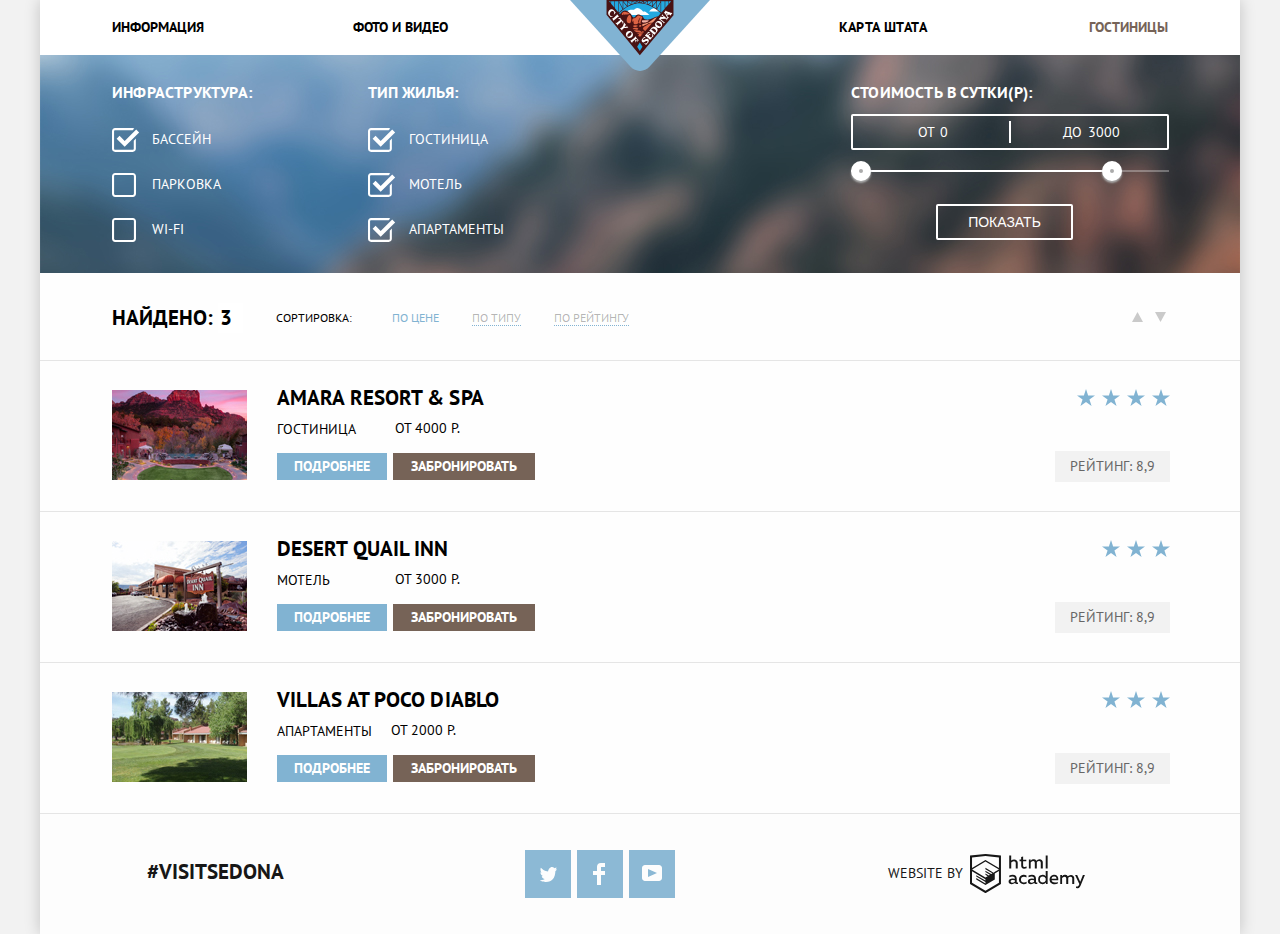
==== commit 8355ac69: "Защита  2" ====
--- a/inner.html
+++ b/inner.html
@@ -34,21 +34,21 @@
                 <form class="search-form-hotel" name="search-form-hotel" action="https://echo.htmlacademy.ru" method="post">
                     <div class="search-form-hotel__input infrastructure">
                         <p>Инфраструктура:</p>
-                        <input aria-label="Чекбокс: выбор Бассейн" class="visually-hidden infrastructure__input-checked" id="pool" name="pool" type="checkbox" value="pool">
+                        <input aria-label="Чекбокс: выбор Бассейн" class="visually-hidden infrastructure__input-checked" id="pool" name="pool" type="checkbox" value="pool" checked>
                         <label class="psevdo-checkbox" for="pool">Бассейн</label>
                         <input aria-label="Чекбокс: выбор Парковка" class="visually-hidden infrastructure__input-checked" id="parking" type="checkbox" name="parking" value="parking">
                         <label class="psevdo-checkbox" for="parking">Парковка</label>
-                        <input aria-label="Чекбокс: выбор Wi-Fi" class="visually-hidden infrastructure__input-checked" id="wifi" type="checkbox" name="wifi" value="wifi" disabled>
+                        <input aria-label="Чекбокс: выбор Wi-Fi" class="visually-hidden infrastructure__input-checked" id="wifi" type="checkbox" name="wifi" value="wifi" >
                         <label class="psevdo-checkbox " for="wifi">Wi-fi</label>
                     </div>
 
                     <div class="search-form-hotel__input type-house">
                         <p>Тип жилья:</p>
-                        <input aria-label="Чекбокс: выбор Гостиница" class="visually-hidden type-house__input-checked" id="hotel" type="checkbox" name="hotel" value="hotel">
+                        <input aria-label="Чекбокс: выбор Гостиница" class="visually-hidden type-house__input-checked" id="hotel" type="checkbox" name="hotel" value="hotel" checked>
                         <label class="psevdo-checkbox" for="hotel">Гостиница</label>
-                        <input aria-label="Чекбокс: выбор Мотель" class="visually-hidden type-house__input-checked" id="motel" type="checkbox" name="motel" value="motel">
+                        <input aria-label="Чекбокс: выбор Мотель" class="visually-hidden type-house__input-checked" id="motel" type="checkbox" name="motel" value="motel" checked>
                         <label class="psevdo-checkbox" for="motel">Мотель</label>
-                        <input aria-label="Чекбокс: выбор Апартаменты" class="visually-hidden type-house__input-checked" id="apartment" type="checkbox" name="apartment" value="apartment" disabled>
+                        <input aria-label="Чекбокс: выбор Апартаменты" class="visually-hidden type-house__input-checked" id="apartment" type="checkbox" name="apartment" value="apartment" checked>
                         <label class="psevdo-checkbox" for="apartment">Апартаменты</label>
                     </div>
 
@@ -167,7 +167,7 @@
         </main>
 
         <footer class="footer">
-            <a href="" class="footer-info__up">#visitsedona</a>
+            <a href="#up" class="footer-info__visitphone">#visitsedona</a>
             <ul class="footer-socials">
                 <li class="socials-item">
                     <a class="social-link" href="#" title="Переход в Твиттер"><span class="visually-hidden">Twitter</span>
--- a/css/style.min.css
+++ b/css/style.min.css
@@ -742,9 +742,7 @@
   font-family: 'PT Sans', Arial, sans-serif;
 }
 .popup-submit {
-  -webkit-box-flex: 1;
-      -ms-flex-positive: 1;
-          flex-grow: 1;
+  width: 100%;
   border: none;
   color: #ffffff;
   background-color: #81b3d2;
@@ -1349,6 +1347,7 @@
 
 .footer {
   width: 100%;
+  position: relative;
   -webkit-box-sizing: border-box;
           box-sizing: border-box;
   height: 120px;
@@ -1365,23 +1364,32 @@
   -webkit-box-align: center;
       -ms-flex-align: center;
           align-items: center;
-  padding-left: 132px;
-  padding-right: 101px;
+        padding-right: 4%;
   -webkit-box-pack: justify;
       -ms-flex-pack: justify;
-          justify-content: space-between;
+          justify-content: space-around ;
+          text-decoration: none;
+
+
 }
 .footer-info__up {
+  list-style: none;
+  padding-bottom: 5px;
+
+}
+
+.footer-info__visitphone {
   font-size: 21px;
   line-height: 26px;
   text-transform: uppercase;
   font-weight: bold;
   vertical-align: bottom;
   font-family: 'PT Sans', Arial, sans-serif;
-  text-decoration: none;
   color: #000000;
   padding-bottom: 5px;
-}
+  text-decoration: none;
+}
+
 .footer-socials {
   display: -webkit-box;
   display: -ms-flexbox;
